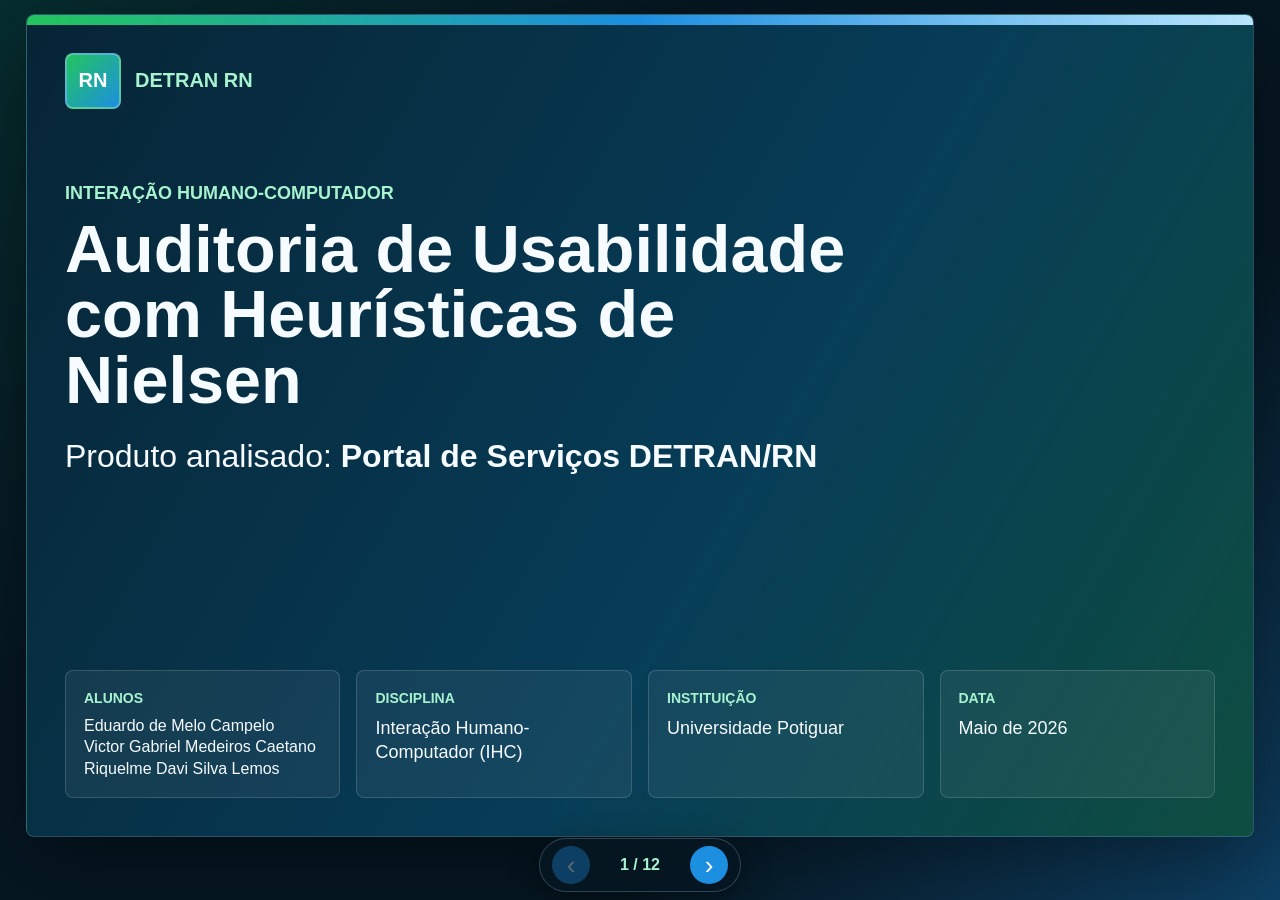
==== apresentacao-detran-rn/index.html @ 517dccee "Publica apresentacao DETRAN RN" ====
﻿<!doctype html>
<html lang="pt-BR">
  <head>
    <meta charset="UTF-8" />
    <meta name="viewport" content="width=device-width, initial-scale=1.0" />
    <title>Auditoria de Usabilidade - DETRAN RN</title>
    <style>
:root {
  --yellow: #fff159;
  --blue: #3483fa;
  --blue-dark: #133b7a;
  --ink: #f5f7fb;
  --muted: #b8c2d6;
  --line: rgba(255, 255, 255, 0.14);
  --surface: #111827;
  --soft: #182338;
  --danger: #d94747;
  --success: #4ade80;
  font-family: Arial, Helvetica, sans-serif;
}

* {
  box-sizing: border-box;
}

body {
  margin: 0;
  min-height: 100vh;
  color: var(--ink);
  background:
    radial-gradient(circle at top left, rgba(255, 241, 89, 0.28), transparent 34%),
    radial-gradient(circle at bottom right, rgba(52, 131, 250, 0.26), transparent 38%),
    #08111f;
  overflow: hidden;
}

.deck {
  width: 100vw;
  height: 100vh;
  padding: 1.5vh 2vw 7vh;
}

.slide {
  display: none;
  width: min(1480px, 100%);
  height: 91.5vh;
  margin: 0 auto;
  padding: clamp(24px, 3vw, 44px);
  background: var(--surface);
  border: 1px solid rgba(255, 255, 255, 0.12);
  border-radius: 8px;
  box-shadow: 0 24px 80px rgba(0, 0, 0, 0.42);
  position: relative;
  overflow: hidden;
}

.slide.active {
  display: block;
}

.slide::before {
  content: "";
  position: absolute;
  inset: 0 0 auto;
  height: 10px;
  background: linear-gradient(90deg, var(--yellow), var(--blue));
}

.cover {
  background:
    linear-gradient(120deg, rgba(17, 24, 39, 0.98), rgba(22, 34, 56, 0.97) 62%, rgba(52, 131, 250, 0.34)),
    #111827;
}

.brand-row {
  display: flex;
  align-items: center;
  gap: 14px;
  font-size: 20px;
  font-weight: 700;
  color: var(--yellow);
}

.brand-mark {
  display: grid;
  place-items: center;
  width: 56px;
  height: 56px;
  border-radius: 8px;
  color: var(--blue);
  background: var(--yellow);
  border: 2px solid rgba(255, 255, 255, 0.25);
  font-weight: 800;
}

.cover-content {
  max-width: 850px;
  margin-top: 8vh;
}

.kicker {
  margin: 0 0 12px;
  color: var(--yellow);
  font-size: clamp(14px, 1.6vw, 18px);
  font-weight: 800;
  text-transform: uppercase;
  letter-spacing: 0;
}

h1,
h2,
h3,
p {
  margin-top: 0;
}

h1 {
  margin-bottom: 22px;
  font-size: clamp(40px, 5.2vw, 72px);
  line-height: 0.98;
  letter-spacing: 0;
}

h2 {
  margin-bottom: 0;
  font-size: clamp(34px, 4vw, 56px);
  line-height: 1;
  letter-spacing: 0;
}

h3 {
  margin-bottom: 12px;
  color: var(--yellow);
  font-size: clamp(19px, 1.7vw, 27px);
}

p,
li {
  font-size: clamp(17px, 1.55vw, 24px);
  line-height: 1.35;
}

ul,
ol {
  margin: 0;
  padding-left: 1.2em;
}

li + li {
  margin-top: 8px;
}

.subtitle {
  font-size: clamp(22px, 2.8vw, 32px);
}

.meta-grid {
  position: absolute;
  left: clamp(24px, 3vw, 44px);
  right: clamp(24px, 3vw, 44px);
  bottom: clamp(24px, 3vw, 44px);
  display: grid;
  grid-template-columns: repeat(4, 1fr);
  gap: 16px;
}

.meta-grid p {
  margin: 0;
  padding: 18px;
  min-height: 96px;
  background: rgba(255, 255, 255, 0.06);
  border: 1px solid rgba(255, 255, 255, 0.15);
  border-radius: 8px;
  font-size: 18px;
}

.meta-grid .student-list {
  font-size: 16px;
  line-height: 1.32;
  font-weight: 400;
}

.meta-grid strong {
  display: block;
  margin-bottom: 8px;
  color: var(--yellow);
  font-size: 14px;
  text-transform: uppercase;
}

.slide-header {
  margin-bottom: clamp(20px, 3vh, 36px);
}

.two-columns,
.analysis-layout {
  display: grid;
  grid-template-columns: 1fr 1fr;
  gap: clamp(24px, 4vw, 56px);
  align-items: start;
}

article {
  padding: 20px 24px;
  background: var(--soft);
  border: 1px solid var(--line);
  border-radius: 8px;
}

.feature-grid {
  display: grid;
  grid-template-columns: repeat(2, 1fr);
  gap: 20px;
}

.feature-grid article {
  min-height: 185px;
}

.big-text {
  color: var(--yellow);
  font-size: clamp(32px, 4vw, 52px);
  font-weight: 800;
}

.analysis-layout {
  grid-template-columns: 0.9fr 1.1fr;
  gap: clamp(18px, 2.4vw, 34px);
}

.analysis-content {
  display: grid;
  gap: 14px;
}

.problem {
  border-left: 8px solid var(--yellow);
}

.heuristic article {
  padding: 15px 18px;
}

.heuristic h3 {
  margin-bottom: 8px;
}

.heuristic p,
.heuristic li {
  font-size: clamp(16px, 1.35vw, 21px);
}

.heuristic p {
  margin-bottom: 0;
}

.heuristic .pill-list {
  margin-top: 4px;
}

.print-box {
  display: grid;
  grid-template-rows: minmax(0, 1fr) auto;
  place-items: center;
  align-content: stretch;
  gap: 10px;
  min-height: 61vh;
  padding: 10px;
  color: var(--muted);
  background:
    linear-gradient(135deg, rgba(255, 255, 255, 0.08), rgba(255, 255, 255, 0.02)),
    #081827;
  border: 2px solid rgba(127, 211, 255, 0.38);
  border-radius: 8px;
  box-shadow: inset 0 0 0 1px rgba(255, 255, 255, 0.05);
  text-align: center;
  font-size: clamp(30px, 4vw, 48px);
  font-weight: 800;
}

.print-box img {
  width: 100%;
  height: calc(61vh - 50px);
  max-height: calc(61vh - 50px);
  object-fit: contain;
  border-radius: 8px;
  background: #102436;
  border: 4px solid #0b1d2d;
  box-shadow:
    0 16px 40px rgba(0, 0, 0, 0.34),
    0 0 0 1px rgba(186, 230, 253, 0.24);
}

.print-box span {
  display: block;
  max-width: 100%;
  font-size: 18px;
  line-height: 1.25;
  font-weight: 600;
  color: var(--ink);
  text-align: center;
}

.pill-list {
  display: flex;
  flex-wrap: wrap;
  gap: 10px;
  padding: 0;
  list-style: none;
}

.pill-list li {
  margin: 0;
  padding: 8px 12px;
  color: #f8fbff;
  background: rgba(52, 131, 250, 0.22);
  border: 1px solid rgba(52, 131, 250, 0.42);
  border-radius: 999px;
  font-size: 16px;
  font-weight: 700;
}

.violation-list {
  padding-left: 0;
  list-style: none;
}

.violation-list li {
  margin: 0;
  padding: 7px 0;
  font-size: clamp(15px, 1.18vw, 18px);
  line-height: 1.28;
}

.violation-list li + li {
  border-top: 1px solid var(--line);
}

.violation-list strong {
  color: var(--yellow);
}

.evidence-grid {
  display: grid;
  grid-template-columns: repeat(3, 1fr);
  gap: 18px;
}

.evidence-grid article {
  min-height: 185px;
}

.evidence-grid span {
  display: inline-flex;
  margin-top: 14px;
  padding: 8px 12px;
  color: #ffffff;
  background: var(--blue);
  border-radius: 999px;
  font-size: 15px;
  font-weight: 800;
}

.related {
  margin-bottom: 12px !important;
  color: var(--muted);
  font-size: clamp(14px, 1.1vw, 17px);
}

.theme-detran {
  --yellow: #a7f3d0;
  --blue: #1d8fe1;
  --blue-dark: #075985;
  --surface: #072436;
  --soft: #0c344c;
  --line: rgba(186, 230, 253, 0.22);
  --ink: #f5fbff;
  --muted: #b8d7e7;
  --success: #22c55e;
  --danger: #fb7185;
  background:
    linear-gradient(135deg, rgba(5, 150, 105, 0.18), transparent 32%),
    radial-gradient(circle at bottom right, rgba(29, 143, 225, 0.34), transparent 42%),
    #061722;
}

.theme-detran .slide {
  background:
    linear-gradient(135deg, rgba(7, 36, 54, 0.99), rgba(7, 62, 89, 0.96)),
    var(--surface);
  border-color: rgba(186, 230, 253, 0.2);
}

.theme-detran .slide::before {
  background: linear-gradient(90deg, #22c55e, #1d8fe1, #bae6fd);
}

.theme-detran .cover {
  background:
    linear-gradient(120deg, rgba(7, 36, 54, 0.99), rgba(7, 62, 89, 0.96) 58%, rgba(34, 197, 94, 0.26)),
    #072436;
}

.theme-detran .brand-row,
.theme-detran .kicker,
.theme-detran h3,
.theme-detran .meta-grid strong,
.theme-detran .violation-list strong {
  color: #a7f3d0;
}

.theme-detran .brand-mark {
  color: #ffffff;
  background: linear-gradient(135deg, #22c55e, #1d8fe1);
}

.theme-detran article {
  background: rgba(12, 52, 76, 0.9);
  border-color: rgba(186, 230, 253, 0.2);
}

.theme-detran .problem {
  border-left-color: #22c55e;
}

.theme-detran .pill-list li {
  background: rgba(34, 197, 94, 0.18);
  border-color: rgba(186, 230, 253, 0.34);
}

.theme-detran .evidence-grid span {
  color: #052033;
  background: #a7f3d0;
}

.theme-detran .print-box {
  color: #b8d7e7;
  background:
    linear-gradient(135deg, rgba(186, 230, 253, 0.1), rgba(34, 197, 94, 0.04)),
    #062034;
  border-color: rgba(186, 230, 253, 0.48);
}

.theme-detran .conclusion {
  background: rgba(34, 197, 94, 0.14);
  border-color: rgba(167, 243, 208, 0.3);
}

.theme-detran .controls {
  background: rgba(6, 23, 34, 0.94);
  border-color: rgba(186, 230, 253, 0.22);
}

.roteiro-page {
  overflow: auto;
}

.script-deck {
  width: min(1120px, calc(100% - 32px));
  margin: 0 auto;
  padding: 28px 0 56px;
}

.script-cover,
.script-card {
  margin-bottom: 18px;
  padding: clamp(22px, 3vw, 36px);
  background:
    linear-gradient(135deg, rgba(7, 36, 54, 0.98), rgba(7, 62, 89, 0.94)),
    var(--surface);
  border: 1px solid rgba(186, 230, 253, 0.2);
  border-radius: 8px;
  box-shadow: 0 18px 55px rgba(0, 0, 0, 0.32);
}

.script-cover {
  display: grid;
  gap: 34px;
}

.script-cover h1 {
  max-width: 900px;
}

.script-card {
  position: relative;
  overflow: hidden;
  display: grid;
  grid-template-columns: minmax(360px, 0.9fr) minmax(420px, 1.1fr);
  gap: clamp(22px, 3vw, 42px);
  align-items: center;
}

.script-card::before {
  content: "";
  position: absolute;
  inset: 0 0 auto;
  height: 6px;
  background: linear-gradient(90deg, #22c55e, #1d8fe1, #bae6fd);
}

.script-slide-preview {
  display: grid;
  place-content: center;
  min-height: 320px;
  padding: clamp(20px, 3vw, 34px);
  background:
    linear-gradient(135deg, rgba(12, 52, 76, 0.92), rgba(7, 36, 54, 0.98)),
    #072436;
  border: 1px solid rgba(186, 230, 253, 0.24);
  border-radius: 8px;
  text-align: center;
  box-shadow: inset 0 0 0 1px rgba(255, 255, 255, 0.04);
}

.script-slide-preview .kicker {
  margin-bottom: 16px;
}

.script-slide-preview h2 {
  margin-bottom: 18px;
  font-size: clamp(27px, 3.1vw, 44px);
}

.script-slide-preview p {
  margin-inline: auto;
  max-width: 430px;
  color: var(--muted);
}

.script-notes {
  padding-left: clamp(0px, 1.6vw, 18px);
  border-left: 1px solid rgba(186, 230, 253, 0.22);
}

.script-notes h3:first-child {
  margin-top: 0;
}

.script-card h2 {
  margin-bottom: 24px;
  font-size: clamp(28px, 3vw, 42px);
}

.script-card h3 {
  margin-top: 18px;
  margin-bottom: 8px;
  font-size: clamp(18px, 1.6vw, 23px);
}

.script-card p {
  max-width: 920px;
  margin-bottom: 0;
  font-size: clamp(17px, 1.35vw, 21px);
}

.presenter-page {
  overflow: hidden;
}

.presenter-deck {
  width: 100vw;
  height: 100vh;
  padding: 18px 18px 72px;
}

.presenter-slide {
  display: none;
  grid-template-columns: minmax(0, 1fr) minmax(330px, 0.34fr);
  gap: 18px;
  height: 100%;
}

.presenter-slide.active {
  display: grid;
}

.presenter-frame {
  display: grid;
  place-items: center;
  min-width: 0;
  padding: 10px;
  background: rgba(3, 15, 24, 0.46);
  border: 1px solid rgba(186, 230, 253, 0.18);
  border-radius: 8px;
}

.presenter-frame .slide {
  display: block;
  width: 100%;
  height: 100%;
  padding: clamp(18px, 2.2vw, 34px);
  box-shadow: none;
}

.presenter-frame .cover-content {
  margin-top: 6vh;
}

.presenter-frame .meta-grid {
  left: clamp(18px, 2.2vw, 34px);
  right: clamp(18px, 2.2vw, 34px);
  bottom: clamp(18px, 2.2vw, 34px);
}

.presenter-frame h1 {
  font-size: clamp(34px, 4.2vw, 58px);
}

.presenter-frame h2 {
  font-size: clamp(29px, 3.3vw, 46px);
}

.presenter-frame h3 {
  font-size: clamp(17px, 1.35vw, 22px);
}

.presenter-frame p,
.presenter-frame li {
  font-size: clamp(14px, 1.15vw, 20px);
}

.presenter-frame .print-box {
  min-height: 52vh;
}

.speaker-notes {
  overflow: auto;
  padding: 24px;
  background:
    linear-gradient(135deg, rgba(7, 36, 54, 0.98), rgba(7, 62, 89, 0.94)),
    var(--surface);
  border: 1px solid rgba(186, 230, 253, 0.2);
  border-radius: 8px;
  box-shadow: 0 18px 55px rgba(0, 0, 0, 0.28);
}

.speaker-notes h2 {
  margin-bottom: 20px;
  font-size: clamp(26px, 2.2vw, 36px);
}

.speaker-notes h3 {
  margin-top: 20px;
  margin-bottom: 8px;
  font-size: 20px;
}

.speaker-notes p {
  margin-bottom: 0;
  color: var(--ink);
  font-size: 18px;
  line-height: 1.45;
}

.lead {
  max-width: 940px;
  margin-bottom: 26px;
  font-size: clamp(22px, 2.5vw, 34px);
}

.compact article {
  min-height: 220px;
}

.check-list li::marker {
  color: var(--success);
}

.warning-list li::marker {
  color: var(--danger);
}

.conclusion {
  margin-top: 22px;
  padding: 22px 26px;
  color: var(--ink);
  background: rgba(255, 241, 89, 0.12);
  border: 1px solid rgba(255, 241, 89, 0.28);
  border-radius: 8px;
}

.conclusion p {
  margin-bottom: 0;
}

.references {
  display: none;
}

.references.active {
  display: flex;
  flex-direction: column;
  justify-content: center;
}

.reference-list {
  display: grid;
  gap: 18px;
  padding: 0;
  list-style: none;
}

.reference-list li {
  padding: 22px 26px;
  background: var(--soft);
  border-left: 8px solid var(--blue);
  border-radius: 8px;
}

.controls {
  position: fixed;
  left: 50%;
  bottom: 8px;
  transform: translateX(-50%);
  display: flex;
  align-items: center;
  gap: 16px;
  padding: 7px 12px;
  background: rgba(17, 24, 39, 0.92);
  border: 1px solid rgba(255, 255, 255, 0.14);
  border-radius: 999px;
  box-shadow: 0 8px 30px rgba(0, 0, 0, 0.35);
}

.controls button {
  display: grid;
  place-items: center;
  width: 38px;
  height: 38px;
  border: 0;
  border-radius: 50%;
  color: #fff;
  background: var(--blue);
  font-size: 26px;
  line-height: 1;
  cursor: pointer;
}

.controls button:disabled {
  cursor: not-allowed;
  opacity: 0.35;
}

#counter {
  min-width: 68px;
  color: var(--yellow);
  font-weight: 800;
  text-align: center;
}

@media (max-width: 820px) {
  body {
    overflow: auto;
  }

  .deck {
    height: auto;
    min-height: 100vh;
    padding: 18px 14px 86px;
  }

  .slide {
    min-height: calc(100vh - 110px);
    height: auto;
    padding: 28px 20px;
  }

  .cover-content {
    margin-top: 8vh;
  }

  .meta-grid,
  .two-columns,
  .feature-grid,
  .evidence-grid,
  .analysis-layout {
    position: static;
    grid-template-columns: 1fr;
  }

  .meta-grid {
    margin-top: 36px;
  }

  .print-box {
    min-height: 280px;
  }

  .script-card {
    grid-template-columns: 1fr;
  }

  .script-slide-preview {
    min-height: 230px;
  }

  .script-notes {
    padding-left: 0;
    border-left: 0;
  }

  .presenter-page {
    overflow: auto;
  }

  .presenter-deck {
    height: auto;
    padding: 14px 14px 86px;
  }

  .presenter-slide,
  .presenter-slide.active {
    grid-template-columns: 1fr;
    min-height: auto;
  }

  .presenter-frame .slide {
    min-height: 70vh;
    height: auto;
  }

  .speaker-notes {
    overflow: visible;
  }
}

@media print {
  body {
    overflow: visible;
    background: #fff;
  }

  .deck {
    height: auto;
    padding: 0;
  }

  .slide,
  .slide.active,
  .references {
    display: block;
    width: 100%;
    height: 100vh;
    margin: 0;
    box-shadow: none;
    border-radius: 0;
    page-break-after: always;
  }

  .controls {
    display: none;
  }
}

</style>
  </head>
  <body class="theme-detran">
    <main class="deck" aria-live="polite">
      <section class="slide cover active">
        <div class="brand-row">
          <span class="brand-mark">RN</span>
          <span>DETRAN RN</span>
        </div>
        <div class="cover-content">
          <p class="kicker">Interação Humano-Computador</p>
          <h1>Auditoria de Usabilidade com Heurísticas de Nielsen</h1>
          <p class="subtitle">
            Produto analisado: <strong>Portal de Serviços DETRAN/RN</strong>
          </p>
        </div>
        <div class="meta-grid">
          <p class="student-list"><strong>Alunos</strong>Eduardo de Melo Campelo<br>Victor Gabriel Medeiros Caetano<br>Riquelme Davi Silva Lemos</p>
          <p><strong>Disciplina</strong>Interação Humano-Computador (IHC)</p>
          <p><strong>Instituição</strong>Universidade Potiguar</p>
          <p><strong>Data</strong>Maio de 2026</p>
        </div>
      </section>

      <section class="slide">
        <div class="slide-header">
          <p class="kicker">Slide 2</p>
          <h2>Objetivo e Jornada</h2>
        </div>
        <div class="two-columns">
          <article>
            <h3>Objetivo</h3>
            <p>
              Identificar falhas de interação no Portal de Serviços DETRAN/RN e
              propor melhorias baseadas nas 10 Heurísticas de Jakob Nielsen.
            </p>
          </article>
          <article>
            <h3>Jornada simulada</h3>
            <ol>
              <li>Acessar a tela inicial do portal</li>
              <li>Buscar serviços de veículo e habilitação</li>
              <li>Entrar na área de login</li>
              <li>Simular um agendamento</li>
              <li>Selecionar serviço, local e data</li>
            </ol>
          </article>
        </div>
      </section>

      <section class="slide">
        <div class="slide-header">
          <p class="kicker">Slide 3</p>
          <h2>Identificação do Produto</h2>
        </div>
        <div class="feature-grid">
          <article>
            <h3>Nome do produto</h3>
            <p class="big-text">Portal DETRAN/RN</p>
          </article>
          <article>
            <h3>Objetivo principal</h3>
            <p>
              Permitir acesso digital a consultas, agendamentos, habilitação,
              veículos, débitos, protocolos e serviços públicos de trânsito.
            </p>
          </article>
          <article>
            <h3>Perfil do usuário</h3>
            <ul>
              <li>Condutores</li>
              <li>Proprietários de veículos</li>
              <li>Cidadãos com baixa familiaridade digital</li>
            </ul>
          </article>
          <article>
            <h3>Critério da análise</h3>
            <p>
              Cada print foi associado a uma heurística principal. Quando há
              relação com outras heurísticas, elas aparecem como apoio.
            </p>
          </article>
        </div>
      </section>

      <section class="slide">
        <div class="slide-header">
          <p class="kicker">Slide 4</p>
          <h2>Mapa das Evidências</h2>
        </div>
        <div class="evidence-grid">
          <article>
            <h3>Print 1</h3>
            <p>Tela inicial com muitos elementos.</p>
            <span>Heurística 8</span>
          </article>
          <article>
            <h3>Print 2</h3>
            <p>Página de veículo com área central vazia.</p>
            <span>Heurística 1</span>
          </article>
          <article>
            <h3>Print 3</h3>
            <p>Menus com siglas e termos técnicos.</p>
            <span>Heurística 2</span>
          </article>
          <article>
            <h3>Print 4</h3>
            <p>Login com aviso pouco acionável.</p>
            <span>Heurística 9</span>
          </article>
          <article>
            <h3>Print 5</h3>
            <p>Agendamento permite ação com campos vazios.</p>
            <span>Heurística 5</span>
          </article>
          <article>
            <h3>Print 6</h3>
            <p>Interface mobile longa e pouco eficiente.</p>
            <span>Heurística 7</span>
          </article>
        </div>
      </section>

      <section class="slide heuristic">
        <div class="slide-header">
          <p class="kicker">Heurística 8</p>
          <h2>Design Estético e Minimalista</h2>
        </div>
        <div class="analysis-layout">
          <div class="analysis-content">
            <article class="problem">
              <h3>Falha encontrada</h3>
              <p>
                A tela inicial apresenta muitos botões coloridos, banners
                grandes e uma lista lateral competindo pela atenção do usuário.
              </p>
            </article>
            <article>
              <h3>Impacto negativo</h3>
              <p>
                O excesso visual dificulta a identificação do serviço certo e
                torna a primeira decisão mais lenta.
              </p>
            </article>
            <article>
              <h3>Solução proposta</h3>
              <p class="related">
                Relacionadas: H4 consistência, H6 reconhecimento.
              </p>
              <ul class="pill-list">
                <li>Reduzir banners na primeira dobra</li>
                <li>Priorizar serviços mais usados</li>
                <li>Adicionar busca em destaque</li>
              </ul>
            </article>
          </div>
          <aside class="print-box">
            <!-- COLE A IMAGEM DO PRINT 1 AQUI: tela inicial com elementos competindo -->
            <img src="[data-uri]" alt="Tela inicial do portal DETRAN RN com muitos elementos competindo">
            <span>Tela inicial com elementos competindo</span>
          </aside>
        </div>
      </section>

      <section class="slide heuristic">
        <div class="slide-header">
          <p class="kicker">Heurística 1</p>
          <h2>Visibilidade do Status do Sistema</h2>
        </div>
        <div class="analysis-layout">
          <div class="analysis-content">
            <article class="problem">
              <h3>Falha encontrada</h3>
              <p>
                Ao entrar em "Veículo", a área principal da página fica vazia,
                enquanto as opções aparecem apenas na lateral.
              </p>
            </article>
            <article>
              <h3>Impacto negativo</h3>
              <p>
                O usuário pode pensar que a página não carregou ou que ocorreu
                erro no sistema.
              </p>
            </article>
            <article>
              <h3>Solução proposta</h3>
              <ul class="pill-list">
                <li>Mostrar título da seção</li>
                <li>Exibir cards dos serviços</li>
                <li>Orientar "selecione uma opção"</li>
              </ul>
            </article>
          </div>
          <aside class="print-box">
            <!-- COLE A IMAGEM DO PRINT 2 AQUI: tela Veiculo com grande area em branco -->
            <img src="[data-uri]" alt="Tela de veiculo do portal DETRAN RN com area principal vazia">
            <span>Tela "Veículo" com grande área em branco</span>
          </aside>
        </div>
      </section>

      <section class="slide heuristic">
        <div class="slide-header">
          <p class="kicker">Heurística 2</p>
          <h2>Correspondência com o Mundo Real</h2>
        </div>
        <div class="analysis-layout">
          <div class="analysis-content">
            <article class="problem">
              <h3>Falha encontrada</h3>
              <p>
                O portal usa siglas e termos técnicos como ATPV-e, CRLV Digital,
                RENAVAM, PID e protocolo sem explicação imediata.
              </p>
            </article>
            <article>
              <h3>Impacto negativo</h3>
              <p>
                Usuários comuns podem escolher o serviço errado ou desistir por
                não entender o significado das opções.
              </p>
            </article>
            <article>
              <h3>Solução proposta</h3>
              <ul class="pill-list">
                <li>Adicionar descrições curtas</li>
                <li>Usar exemplos cotidianos</li>
                <li>Incluir ícones de ajuda</li>
              </ul>
            </article>
          </div>
          <aside class="print-box">
            <!-- COLE A IMAGEM DO PRINT 3 AQUI: menus com siglas e nomes tecnicos -->
            <img src="[data-uri]" alt="Menus do portal DETRAN RN com siglas e termos tecnicos">
            <span>Menus com siglas e nomes técnicos</span>
          </aside>
        </div>
      </section>

      <section class="slide heuristic">
        <div class="slide-header">
          <p class="kicker">Heurística 5</p>
          <h2>Prevenção de Erros</h2>
        </div>
        <div class="analysis-layout">
          <div class="analysis-content">
            <article class="problem">
              <h3>Falha encontrada</h3>
              <p>
                No agendamento, o botão "Consultar Horários" aparece ativo antes
                da seleção de serviço e local de atendimento.
              </p>
            </article>
            <article>
              <h3>Impacto negativo</h3>
              <p>
                O usuário pode clicar sem preencher os campos obrigatórios,
                gerando erro, frustração ou retrabalho.
              </p>
            </article>
            <article>
              <h3>Solução proposta</h3>
              <ul class="pill-list">
                <li>Desativar botão incompleto</li>
                <li>Marcar campos obrigatórios</li>
                <li>Validar antes do envio</li>
              </ul>
            </article>
          </div>
          <aside class="print-box">
            <!-- COLE A IMAGEM DO PRINT 4 AQUI: formulario de agendamento com campos vazios -->
            <img src="[data-uri]" alt="Formulario de agendamento com campos obrigatorios vazios">
            <span>Formulário de agendamento com campos vazios</span>
          </aside>
        </div>
      </section>

      <section class="slide heuristic">
        <div class="slide-header">
          <p class="kicker">Heurística 9</p>
          <h2>Reconhecimento e Recuperação de Erros</h2>
        </div>
        <div class="analysis-layout">
          <div class="analysis-content">
            <article class="problem">
              <h3>Falha encontrada</h3>
              <p>
                Na tela de login aparece o aviso "Acesse o seu email e finalize
                seu cadastro", mas não há ação clara para quem não recebeu o
                e-mail.
              </p>
            </article>
            <article>
              <h3>Impacto negativo</h3>
              <p>
                O usuário fica bloqueado, sem saber se deve aguardar, reenviar o
                e-mail, tentar outro login ou refazer o cadastro.
              </p>
            </article>
            <article>
              <h3>Solução proposta</h3>
              <ul class="pill-list">
                <li>Botão "reenviar e-mail"</li>
                <li>Explicar motivo do aviso</li>
                <li>Exibir canal de suporte</li>
              </ul>
            </article>
          </div>
          <aside class="print-box">
            <!-- COLE A IMAGEM DO PRINT 5 AQUI: tela de login com aviso em vermelho -->
            <img src="[data-uri]" alt="Tela de login do portal DETRAN RN com aviso em vermelho">
            <span>Tela de login com aviso em vermelho</span>
          </aside>
        </div>
      </section>

      <section class="slide heuristic">
        <div class="slide-header">
          <p class="kicker">Heurística 7</p>
          <h2>Flexibilidade e Eficiência de Uso</h2>
        </div>
        <div class="analysis-layout">
          <div class="analysis-content">
            <article class="problem">
              <h3>Falha encontrada</h3>
              <p>
                No celular, os botões principais ficam empilhados em uma coluna
                longa e parte da navegação exige rolagem excessiva.
              </p>
            </article>
            <article>
              <h3>Impacto negativo</h3>
              <p>
                A experiência mobile fica mais lenta, principalmente para
                usuários que precisam acessar rapidamente veículo, habilitação
                ou login.
              </p>
            </article>
            <article>
              <h3>Solução proposta</h3>
              <p class="related">
                Relacionada: H4 consistência visual no cabeçalho.
              </p>
              <ul class="pill-list">
                <li>Menu mobile compacto</li>
                <li>Cards em grade responsiva</li>
                <li>Atalho para serviços mais usados</li>
              </ul>
            </article>
          </div>
          <aside class="print-box">
            <!-- COLE A IMAGEM DO PRINT MOBILE AQUI: tela inicial no celular com botoes empilhados -->
            <img src="[data-uri]" alt="Tela inicial mobile do portal DETRAN RN com botoes empilhados">
            <span>Tela inicial no celular com botões empilhados</span>
          </aside>
        </div>
      </section>

      <section class="slide">
        <div class="slide-header">
          <p class="kicker">Slide 11</p>
          <h2>Análise Crítica Final</h2>
        </div>
        <p class="lead">
          O Portal de Serviços DETRAN/RN reúne funções importantes, mas a
          experiência ainda exige conhecimento prévio e atenção do usuário.
        </p>
        <div class="two-columns compact">
          <article>
            <h3>Pontos positivos</h3>
            <ul class="check-list">
              <li>Centraliza serviços de trânsito</li>
              <li>Permite consultas e agendamentos online</li>
              <li>Integra login com gov.br</li>
            </ul>
          </article>
          <article>
            <h3>Pontos negativos</h3>
            <ul class="warning-list">
              <li>Excesso de elementos na tela inicial</li>
              <li>Áreas vazias sem orientação</li>
              <li>Termos técnicos sem explicação</li>
              <li>Fluxos com pouca prevenção de erro</li>
              <li>Experiência mobile pouco eficiente</li>
            </ul>
          </article>
        </div>
        <div class="conclusion">
          <h3>Conclusão</h3>
          <p>
            O portal é funcional, mas pode ficar mais fácil de aprender com
            hierarquia visual melhor, linguagem simples, feedback claro e
            navegação mobile mais compacta.
          </p>
        </div>
      </section>

      <section class="slide references">
        <div class="slide-header">
          <p class="kicker">Slide 12</p>
          <h2>Referências</h2>
        </div>
        <ul class="reference-list">
          <li>Jakob Nielsen — 10 Heurísticas de Usabilidade</li>
          <li>Portal de Serviços DETRAN/RN — portal.detran.rn.gov.br</li>
          <li>Prints coletados durante a navegação no portal</li>
          <li>Material da disciplina de Interação Humano-Computador</li>
        </ul>
      </section>
    </main>

    <nav class="controls" aria-label="Controles da apresentação">
      <button id="prev" type="button" aria-label="Slide anterior">‹</button>
      <span id="counter">1 / 12</span>
      <button id="next" type="button" aria-label="Próximo slide">›</button>
    </nav>

    <script>
      const slides = Array.from(document.querySelectorAll(".slide"));
      const counter = document.getElementById("counter");
      const prev = document.getElementById("prev");
      const next = document.getElementById("next");
      let current = 0;

      function showSlide(index) {
        current = Math.max(0, Math.min(index, slides.length - 1));
        slides.forEach((slide, i) =>
          slide.classList.toggle("active", i === current),
        );
        counter.textContent = `${current + 1} / ${slides.length}`;
        prev.disabled = current === 0;
        next.disabled = current === slides.length - 1;
      }

      prev.addEventListener("click", () => showSlide(current - 1));
      next.addEventListener("click", () => showSlide(current + 1));
      document.addEventListener("keydown", (event) => {
        if (event.key === "ArrowRight" || event.key === " ")
          showSlide(current + 1);
        if (event.key === "ArrowLeft") showSlide(current - 1);
      });

      showSlide(0);
    </script>
  </body>
</html>
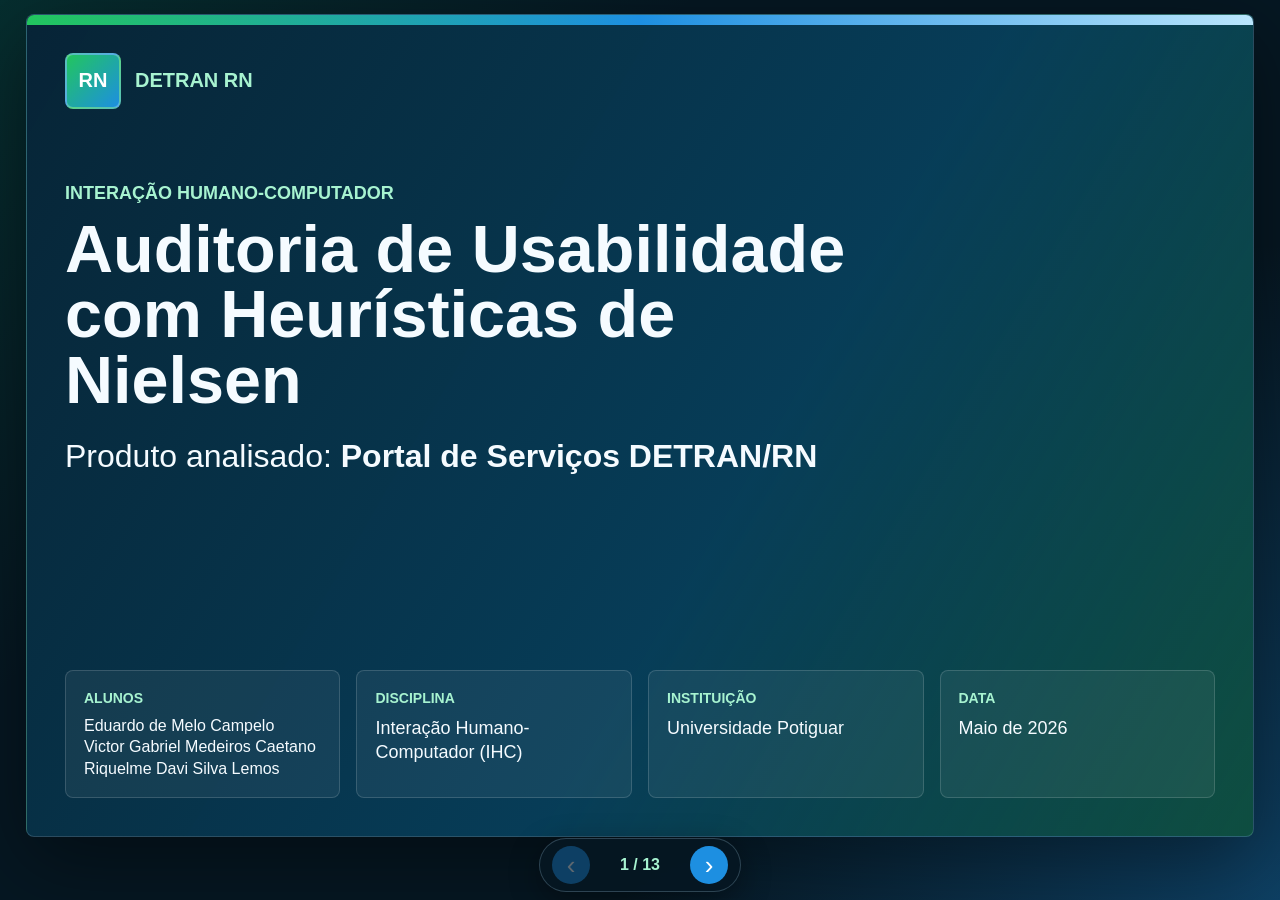
==== commit 3f653350: "Adiciona slide final da apresentacao" ====
--- a/apresentacao-detran-rn/index.html
+++ b/apresentacao-detran-rn/index.html
@@ -72,6 +72,29 @@
     #111827;
 }
 
+.final-slide .cover-content {
+  max-width: 980px;
+}
+
+.final-slide h1 {
+  font-size: clamp(54px, 7vw, 104px);
+}
+
+.final-message {
+  position: absolute;
+  left: clamp(24px, 3vw, 44px);
+  right: clamp(24px, 3vw, 44px);
+  bottom: clamp(24px, 3vw, 44px);
+  padding: 24px;
+  background: rgba(34, 197, 94, 0.13);
+  border: 1px solid rgba(186, 230, 253, 0.25);
+  border-radius: 8px;
+}
+
+.final-message p {
+  margin-bottom: 0;
+}
+
 .brand-row {
   display: flex;
   align-items: center;
@@ -276,6 +299,9 @@
   text-align: center;
   font-size: clamp(30px, 4vw, 48px);
   font-weight: 800;
+  overflow: visible;
+  position: relative;
+  z-index: 2;
 }
 
 .print-box img {
@@ -289,6 +315,14 @@
   box-shadow:
     0 16px 40px rgba(0, 0, 0, 0.34),
     0 0 0 1px rgba(186, 230, 253, 0.24);
+  transform-origin: center center;
+  transition:
+    transform 180ms ease,
+    box-shadow 180ms ease,
+    border-color 180ms ease;
+  cursor: zoom-in;
+  position: relative;
+  z-index: 3;
 }
 
 .print-box span {
@@ -299,6 +333,32 @@
   font-weight: 600;
   color: var(--ink);
   text-align: center;
+}
+
+.image-zoom {
+  position: fixed;
+  inset: 0;
+  z-index: 100;
+  display: none;
+  place-items: center;
+  padding: 4vh 4vw;
+  background: rgba(2, 8, 15, 0.82);
+  backdrop-filter: blur(4px);
+  cursor: zoom-out;
+}
+
+.image-zoom.active {
+  display: grid;
+}
+
+.image-zoom img {
+  width: min(92vw, 1500px);
+  height: min(86vh, 820px);
+  object-fit: contain;
+  border: 4px solid rgba(186, 230, 253, 0.76);
+  border-radius: 8px;
+  background: #102436;
+  box-shadow: 0 34px 100px rgba(0, 0, 0, 0.68);
 }
 
 .pill-list {
@@ -713,6 +773,7 @@
   left: 50%;
   bottom: 8px;
   transform: translateX(-50%);
+  z-index: 20;
   display: flex;
   align-items: center;
   gap: 16px;
@@ -1264,11 +1325,27 @@
           <li>Material da disciplina de Interação Humano-Computador</li>
         </ul>
       </section>
+
+      <section class="slide cover final-slide">
+        <div class="brand-row">
+          <span class="brand-mark">RN</span>
+          <span>DETRAN RN</span>
+        </div>
+        <div class="cover-content">
+          <p class="kicker">Slide 13</p>
+          <h1>Fim da apresentação</h1>
+          <p class="subtitle">Obrigado pela atenção.</p>
+        </div>
+        <div class="final-message">
+          <h3>Auditoria de Usabilidade</h3>
+          <p>Heurísticas de Nielsen aplicadas ao Portal de Serviços DETRAN/RN.</p>
+        </div>
+      </section>
     </main>
 
     <nav class="controls" aria-label="Controles da apresentação">
       <button id="prev" type="button" aria-label="Slide anterior">‹</button>
-      <span id="counter">1 / 12</span>
+      <span id="counter">1 / 13</span>
       <button id="next" type="button" aria-label="Próximo slide">›</button>
     </nav>
 
@@ -1277,7 +1354,14 @@
       const counter = document.getElementById("counter");
       const prev = document.getElementById("prev");
       const next = document.getElementById("next");
+      const zoomLayer = document.createElement("div");
+      const zoomImage = document.createElement("img");
       let current = 0;
+
+      zoomLayer.className = "image-zoom";
+      zoomLayer.setAttribute("aria-hidden", "true");
+      zoomLayer.appendChild(zoomImage);
+      document.body.appendChild(zoomLayer);
 
       function showSlide(index) {
         current = Math.max(0, Math.min(index, slides.length - 1));
@@ -1295,7 +1379,25 @@
         if (event.key === "ArrowRight" || event.key === " ")
           showSlide(current + 1);
         if (event.key === "ArrowLeft") showSlide(current - 1);
+        if (event.key === "Escape") closeZoom();
       });
+
+      document.querySelectorAll(".print-box img").forEach((image) => {
+        image.addEventListener("click", () => {
+          zoomImage.src = image.src;
+          zoomImage.alt = image.alt;
+          zoomLayer.classList.add("active");
+          zoomLayer.setAttribute("aria-hidden", "false");
+        });
+      });
+
+      function closeZoom() {
+        zoomLayer.classList.remove("active");
+        zoomLayer.setAttribute("aria-hidden", "true");
+        zoomImage.removeAttribute("src");
+      }
+
+      zoomLayer.addEventListener("click", closeZoom);
 
       showSlide(0);
     </script>
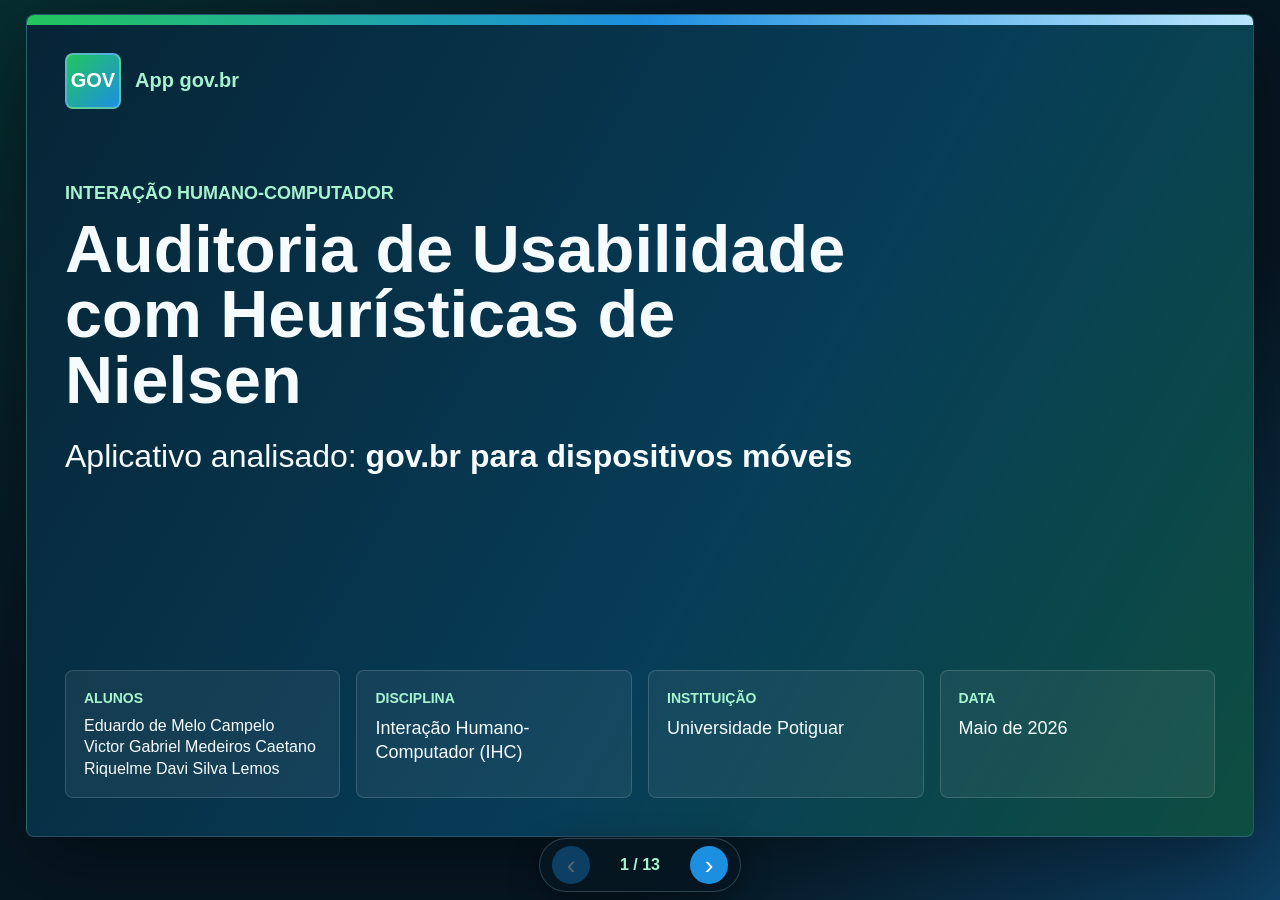
==== commit 30dd4cf5: "Altera auditoria para app gov br mobile" ====
--- a/apresentacao-detran-rn/index.html
+++ b/apresentacao-detran-rn/index.html
@@ -3,7 +3,7 @@
   <head>
     <meta charset="UTF-8" />
     <meta name="viewport" content="width=device-width, initial-scale=1.0" />
-    <title>Auditoria de Usabilidade - DETRAN RN</title>
+  <title>Auditoria de Usabilidade Mobile - App gov.br</title>
     <style>
 :root {
   --yellow: #fff159;
@@ -72,12 +72,34 @@
     #111827;
 }
 
-.final-slide .cover-content {
-  max-width: 980px;
+.final-layout {
+  display: grid;
+  grid-template-columns: 0.78fr 1fr;
+  gap: clamp(24px, 4vw, 58px);
+  align-items: center;
+  margin-top: 6vh;
 }
 
 .final-slide h1 {
-  font-size: clamp(54px, 7vw, 104px);
+  font-size: clamp(46px, 5.6vw, 86px);
+}
+
+.final-photo {
+  margin: 0;
+  padding: 12px;
+  background: rgba(6, 23, 34, 0.75);
+  border: 1px solid rgba(186, 230, 253, 0.32);
+  border-radius: 8px;
+  box-shadow: 0 22px 60px rgba(0, 0, 0, 0.34);
+}
+
+.final-photo img {
+  display: block;
+  width: 100%;
+  max-height: 48vh;
+  object-fit: cover;
+  object-position: center;
+  border-radius: 6px;
 }
 
 .final-message {
@@ -85,7 +107,7 @@
   left: clamp(24px, 3vw, 44px);
   right: clamp(24px, 3vw, 44px);
   bottom: clamp(24px, 3vw, 44px);
-  padding: 24px;
+  padding: 20px 24px;
   background: rgba(34, 197, 94, 0.13);
   border: 1px solid rgba(186, 230, 253, 0.25);
   border-radius: 8px;
@@ -93,6 +115,25 @@
 
 .final-message p {
   margin-bottom: 0;
+}
+
+.final-audio {
+  display: flex;
+  align-items: center;
+  justify-content: space-between;
+  gap: 18px;
+  margin-top: 14px;
+  padding-top: 14px;
+  border-top: 1px solid rgba(186, 230, 253, 0.24);
+}
+
+.final-audio strong {
+  color: #a7f3d0;
+  font-size: 18px;
+}
+
+.final-audio audio {
+  width: min(460px, 100%);
 }
 
 .brand-row {
@@ -920,14 +961,14 @@
     <main class="deck" aria-live="polite">
       <section class="slide cover active">
         <div class="brand-row">
-          <span class="brand-mark">RN</span>
-          <span>DETRAN RN</span>
+          <span class="brand-mark">GOV</span>
+          <span>App gov.br</span>
         </div>
         <div class="cover-content">
           <p class="kicker">Interação Humano-Computador</p>
           <h1>Auditoria de Usabilidade com Heurísticas de Nielsen</h1>
           <p class="subtitle">
-            Produto analisado: <strong>Portal de Serviços DETRAN/RN</strong>
+            Aplicativo analisado: <strong>gov.br para dispositivos móveis</strong>
           </p>
         </div>
         <div class="meta-grid">
@@ -941,24 +982,24 @@
       <section class="slide">
         <div class="slide-header">
           <p class="kicker">Slide 2</p>
-          <h2>Objetivo e Jornada</h2>
+          <h2>Objetivo e Jornada Mobile</h2>
         </div>
         <div class="two-columns">
           <article>
             <h3>Objetivo</h3>
             <p>
-              Identificar falhas de interação no Portal de Serviços DETRAN/RN e
-              propor melhorias baseadas nas 10 Heurísticas de Jakob Nielsen.
+              Identificar falhas de interação no aplicativo gov.br e propor
+              melhorias baseadas nas 10 Heurísticas de Jakob Nielsen.
             </p>
           </article>
           <article>
             <h3>Jornada simulada</h3>
             <ol>
-              <li>Acessar a tela inicial do portal</li>
-              <li>Buscar serviços de veículo e habilitação</li>
-              <li>Entrar na área de login</li>
-              <li>Simular um agendamento</li>
-              <li>Selecionar serviço, local e data</li>
+              <li>Abrir o app gov.br no celular</li>
+              <li>Entrar com CPF e autenticação</li>
+              <li>Acessar a carteira de documentos</li>
+              <li>Buscar serviços e notificações</li>
+              <li>Localizar opções de segurança e assinatura</li>
             </ol>
           </article>
         </div>
@@ -972,21 +1013,21 @@
         <div class="feature-grid">
           <article>
             <h3>Nome do produto</h3>
-            <p class="big-text">Portal DETRAN/RN</p>
+              <p class="big-text">App gov.br</p>
           </article>
           <article>
             <h3>Objetivo principal</h3>
             <p>
-              Permitir acesso digital a consultas, agendamentos, habilitação,
-              veículos, débitos, protocolos e serviços públicos de trânsito.
+              Permitir acesso digital a serviços públicos, documentos digitais,
+              assinatura eletrônica, prova de vida e gerenciamento da conta gov.br.
             </p>
           </article>
           <article>
             <h3>Perfil do usuário</h3>
             <ul>
-              <li>Condutores</li>
-              <li>Proprietários de veículos</li>
-              <li>Cidadãos com baixa familiaridade digital</li>
+              <li>Cidadãos que acessam serviços públicos pelo celular</li>
+              <li>Usuários que precisam de documentos digitais</li>
+              <li>Pessoas com diferentes níveis de familiaridade digital</li>
             </ul>
           </article>
           <article>
@@ -1002,37 +1043,37 @@
       <section class="slide">
         <div class="slide-header">
           <p class="kicker">Slide 4</p>
-          <h2>Mapa das Evidências</h2>
+          <h2>Mapa das Evidências Mobile</h2>
         </div>
         <div class="evidence-grid">
           <article>
             <h3>Print 1</h3>
-            <p>Tela inicial com muitos elementos.</p>
+            <p>Tela inicial com várias funções sensíveis.</p>
             <span>Heurística 8</span>
           </article>
           <article>
             <h3>Print 2</h3>
-            <p>Página de veículo com área central vazia.</p>
+            <p>Fluxo de login e autenticação.</p>
             <span>Heurística 1</span>
           </article>
           <article>
             <h3>Print 3</h3>
-            <p>Menus com siglas e termos técnicos.</p>
+            <p>Termos como níveis, validação e assinatura.</p>
             <span>Heurística 2</span>
           </article>
           <article>
             <h3>Print 4</h3>
-            <p>Login com aviso pouco acionável.</p>
+            <p>Mensagens de erro ou bloqueio de acesso.</p>
             <span>Heurística 9</span>
           </article>
           <article>
             <h3>Print 5</h3>
-            <p>Agendamento permite ação com campos vazios.</p>
+            <p>Permissões e etapas de segurança pouco preventivas.</p>
             <span>Heurística 5</span>
           </article>
           <article>
             <h3>Print 6</h3>
-            <p>Interface mobile longa e pouco eficiente.</p>
+            <p>Navegação mobile com muitos caminhos de serviço.</p>
             <span>Heurística 7</span>
           </article>
         </div>
@@ -1048,15 +1089,15 @@
             <article class="problem">
               <h3>Falha encontrada</h3>
               <p>
-                A tela inicial apresenta muitos botões coloridos, banners
-                grandes e uma lista lateral competindo pela atenção do usuário.
+                A tela inicial reúne serviços, documentos, segurança da conta e
+                notificações, fazendo funções importantes competirem pela atenção.
               </p>
             </article>
             <article>
               <h3>Impacto negativo</h3>
               <p>
-                O excesso visual dificulta a identificação do serviço certo e
-                torna a primeira decisão mais lenta.
+                O usuário pode demorar para entender por onde começar,
+                principalmente quando precisa resolver uma tarefa urgente.
               </p>
             </article>
             <article>
@@ -1065,16 +1106,15 @@
                 Relacionadas: H4 consistência, H6 reconhecimento.
               </p>
               <ul class="pill-list">
-                <li>Reduzir banners na primeira dobra</li>
-                <li>Priorizar serviços mais usados</li>
-                <li>Adicionar busca em destaque</li>
+                <li>Priorizar ações mais usadas</li>
+                <li>Separar conta, documentos e serviços</li>
+                <li>Destacar busca e atalhos recentes</li>
               </ul>
             </article>
           </div>
           <aside class="print-box">
-            <!-- COLE A IMAGEM DO PRINT 1 AQUI: tela inicial com elementos competindo -->
-            <img src="[data-uri]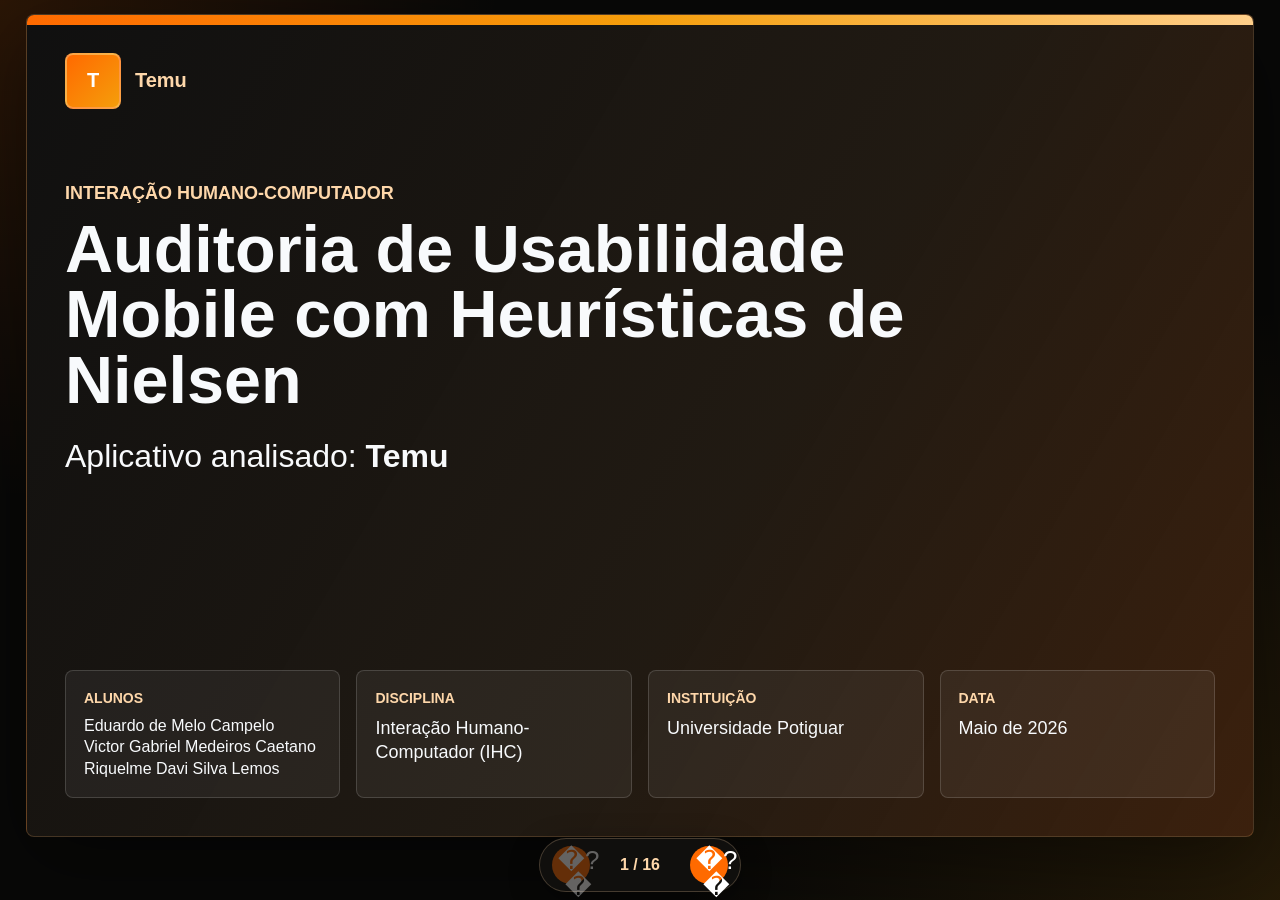
==== commit d3433fd9: "Corrige acentos e redireciona detran para Temu" ====
--- a/apresentacao-detran-rn/index.html
+++ b/apresentacao-detran-rn/index.html
@@ -1,1470 +1,32 @@
-﻿<!doctype html>
+<!doctype html>
 <html lang="pt-BR">
   <head>
     <meta charset="UTF-8" />
     <meta name="viewport" content="width=device-width, initial-scale=1.0" />
-  <title>Auditoria de Usabilidade Mobile - App gov.br</title>
+    <title>Redirecionando...</title>
+    <meta http-equiv="refresh" content="0; url=../apresentacao-temu/" />
+    <script>
+      window.location.replace("../apresentacao-temu/");
+    </script>
     <style>
-:root {
-  --yellow: #fff159;
-  --blue: #3483fa;
-  --blue-dark: #133b7a;
-  --ink: #f5f7fb;
-  --muted: #b8c2d6;
-  --line: rgba(255, 255, 255, 0.14);
-  --surface: #111827;
-  --soft: #182338;
-  --danger: #d94747;
-  --success: #4ade80;
-  font-family: Arial, Helvetica, sans-serif;
-}
-
-* {
-  box-sizing: border-box;
-}
-
-body {
-  margin: 0;
-  min-height: 100vh;
-  color: var(--ink);
-  background:
-    radial-gradient(circle at top left, rgba(255, 241, 89, 0.28), transparent 34%),
-    radial-gradient(circle at bottom right, rgba(52, 131, 250, 0.26), transparent 38%),
-    #08111f;
-  overflow: hidden;
-}
-
-.deck {
-  width: 100vw;
-  height: 100vh;
-  padding: 1.5vh 2vw 7vh;
-}
-
-.slide {
-  display: none;
-  width: min(1480px, 100%);
-  height: 91.5vh;
-  margin: 0 auto;
-  padding: clamp(24px, 3vw, 44px);
-  background: var(--surface);
-  border: 1px solid rgba(255, 255, 255, 0.12);
-  border-radius: 8px;
-  box-shadow: 0 24px 80px rgba(0, 0, 0, 0.42);
-  position: relative;
-  overflow: hidden;
-}
-
-.slide.active {
-  display: block;
-}
-
-.slide::before {
-  content: "";
-  position: absolute;
-  inset: 0 0 auto;
-  height: 10px;
-  background: linear-gradient(90deg, var(--yellow), var(--blue));
-}
-
-.cover {
-  background:
-    linear-gradient(120deg, rgba(17, 24, 39, 0.98), rgba(22, 34, 56, 0.97) 62%, rgba(52, 131, 250, 0.34)),
-    #111827;
-}
-
-.final-layout {
-  display: grid;
-  grid-template-columns: 0.78fr 1fr;
-  gap: clamp(24px, 4vw, 58px);
-  align-items: center;
-  margin-top: 6vh;
-}
-
-.final-slide h1 {
-  font-size: clamp(46px, 5.6vw, 86px);
-}
-
-.final-photo {
-  margin: 0;
-  padding: 12px;
-  background: rgba(6, 23, 34, 0.75);
-  border: 1px solid rgba(186, 230, 253, 0.32);
-  border-radius: 8px;
-  box-shadow: 0 22px 60px rgba(0, 0, 0, 0.34);
-}
-
-.final-photo img {
-  display: block;
-  width: 100%;
-  max-height: 48vh;
-  object-fit: cover;
-  object-position: center;
-  border-radius: 6px;
-}
-
-.final-message {
-  position: absolute;
-  left: clamp(24px, 3vw, 44px);
-  right: clamp(24px, 3vw, 44px);
-  bottom: clamp(24px, 3vw, 44px);
-  padding: 20px 24px;
-  background: rgba(34, 197, 94, 0.13);
-  border: 1px solid rgba(186, 230, 253, 0.25);
-  border-radius: 8px;
-}
-
-.final-message p {
-  margin-bottom: 0;
-}
-
-.final-audio {
-  display: flex;
-  align-items: center;
-  justify-content: space-between;
-  gap: 18px;
-  margin-top: 14px;
-  padding-top: 14px;
-  border-top: 1px solid rgba(186, 230, 253, 0.24);
-}
-
-.final-audio strong {
-  color: #a7f3d0;
-  font-size: 18px;
-}
-
-.final-audio audio {
-  width: min(460px, 100%);
-}
-
-.brand-row {
-  display: flex;
-  align-items: center;
-  gap: 14px;
-  font-size: 20px;
-  font-weight: 700;
-  color: var(--yellow);
-}
-
-.brand-mark {
-  display: grid;
-  place-items: center;
-  width: 56px;
-  height: 56px;
-  border-radius: 8px;
-  color: var(--blue);
-  background: var(--yellow);
-  border: 2px solid rgba(255, 255, 255, 0.25);
-  font-weight: 800;
-}
-
-.cover-content {
-  max-width: 850px;
-  margin-top: 8vh;
-}
-
-.kicker {
-  margin: 0 0 12px;
-  color: var(--yellow);
-  font-size: clamp(14px, 1.6vw, 18px);
-  font-weight: 800;
-  text-transform: uppercase;
-  letter-spacing: 0;
-}
-
-h1,
-h2,
-h3,
-p {
-  margin-top: 0;
-}
-
-h1 {
-  margin-bottom: 22px;
-  font-size: clamp(40px, 5.2vw, 72px);
-  line-height: 0.98;
-  letter-spacing: 0;
-}
-
-h2 {
-  margin-bottom: 0;
-  font-size: clamp(34px, 4vw, 56px);
-  line-height: 1;
-  letter-spacing: 0;
-}
-
-h3 {
-  margin-bottom: 12px;
-  color: var(--yellow);
-  font-size: clamp(19px, 1.7vw, 27px);
-}
-
-p,
-li {
-  font-size: clamp(17px, 1.55vw, 24px);
-  line-height: 1.35;
-}
-
-ul,
-ol {
-  margin: 0;
-  padding-left: 1.2em;
-}
-
-li + li {
-  margin-top: 8px;
-}
-
-.subtitle {
-  font-size: clamp(22px, 2.8vw, 32px);
-}
-
-.meta-grid {
-  position: absolute;
-  left: clamp(24px, 3vw, 44px);
-  right: clamp(24px, 3vw, 44px);
-  bottom: clamp(24px, 3vw, 44px);
-  display: grid;
-  grid-template-columns: repeat(4, 1fr);
-  gap: 16px;
-}
-
-.meta-grid p {
-  margin: 0;
-  padding: 18px;
-  min-height: 96px;
-  background: rgba(255, 255, 255, 0.06);
-  border: 1px solid rgba(255, 255, 255, 0.15);
-  border-radius: 8px;
-  font-size: 18px;
-}
-
-.meta-grid .student-list {
-  font-size: 16px;
-  line-height: 1.32;
-  font-weight: 400;
-}
-
-.meta-grid strong {
-  display: block;
-  margin-bottom: 8px;
-  color: var(--yellow);
-  font-size: 14px;
-  text-transform: uppercase;
-}
-
-.slide-header {
-  margin-bottom: clamp(20px, 3vh, 36px);
-}
-
-.two-columns,
-.analysis-layout {
-  display: grid;
-  grid-template-columns: 1fr 1fr;
-  gap: clamp(24px, 4vw, 56px);
-  align-items: start;
-}
-
-article {
-  padding: 20px 24px;
-  background: var(--soft);
-  border: 1px solid var(--line);
-  border-radius: 8px;
-}
-
-.feature-grid {
-  display: grid;
-  grid-template-columns: repeat(2, 1fr);
-  gap: 20px;
-}
-
-.feature-grid article {
-  min-height: 185px;
-}
-
-.big-text {
-  color: var(--yellow);
-  font-size: clamp(32px, 4vw, 52px);
-  font-weight: 800;
-}
-
-.analysis-layout {
-  grid-template-columns: 0.9fr 1.1fr;
-  gap: clamp(18px, 2.4vw, 34px);
-}
-
-.analysis-content {
-  display: grid;
-  gap: 14px;
-}
-
-.problem {
-  border-left: 8px solid var(--yellow);
-}
-
-.heuristic article {
-  padding: 15px 18px;
-}
-
-.heuristic h3 {
-  margin-bottom: 8px;
-}
-
-.heuristic p,
-.heuristic li {
-  font-size: clamp(16px, 1.35vw, 21px);
-}
-
-.heuristic p {
-  margin-bottom: 0;
-}
-
-.heuristic .pill-list {
-  margin-top: 4px;
-}
-
-.print-box {
-  display: grid;
-  grid-template-rows: minmax(0, 1fr) auto;
-  place-items: center;
-  align-content: stretch;
-  gap: 10px;
-  min-height: 61vh;
-  padding: 10px;
-  color: var(--muted);
-  background:
-    linear-gradient(135deg, rgba(255, 255, 255, 0.08), rgba(255, 255, 255, 0.02)),
-    #081827;
-  border: 2px solid rgba(127, 211, 255, 0.38);
-  border-radius: 8px;
-  box-shadow: inset 0 0 0 1px rgba(255, 255, 255, 0.05);
-  text-align: center;
-  font-size: clamp(30px, 4vw, 48px);
-  font-weight: 800;
-  overflow: visible;
-  position: relative;
-  z-index: 2;
-}
-
-.print-box img {
-  width: 100%;
-  height: calc(61vh - 50px);
-  max-height: calc(61vh - 50px);
-  object-fit: contain;
-  border-radius: 8px;
-  background: #102436;
-  border: 4px solid #0b1d2d;
-  box-shadow:
-    0 16px 40px rgba(0, 0, 0, 0.34),
-    0 0 0 1px rgba(186, 230, 253, 0.24);
-  transform-origin: center center;
-  transition:
-    transform 180ms ease,
-    box-shadow 180ms ease,
-    border-color 180ms ease;
-  cursor: zoom-in;
-  position: relative;
-  z-index: 3;
-}
-
-.print-box span {
-  display: block;
-  max-width: 100%;
-  font-size: 18px;
-  line-height: 1.25;
-  font-weight: 600;
-  color: var(--ink);
-  text-align: center;
-}
-
-.image-zoom {
-  position: fixed;
-  inset: 0;
-  z-index: 100;
-  display: none;
-  place-items: center;
-  padding: 4vh 4vw;
-  background: rgba(2, 8, 15, 0.82);
-  backdrop-filter: blur(4px);
-  cursor: zoom-out;
-}
-
-.image-zoom.active {
-  display: grid;
-}
-
-.image-zoom img {
-  width: min(92vw, 1500px);
-  height: min(86vh, 820px);
-  object-fit: contain;
-  border: 4px solid rgba(186, 230, 253, 0.76);
-  border-radius: 8px;
-  background: #102436;
-  box-shadow: 0 34px 100px rgba(0, 0, 0, 0.68);
-}
-
-.pill-list {
-  display: flex;
-  flex-wrap: wrap;
-  gap: 10px;
-  padding: 0;
-  list-style: none;
-}
-
-.pill-list li {
-  margin: 0;
-  padding: 8px 12px;
-  color: #f8fbff;
-  background: rgba(52, 131, 250, 0.22);
-  border: 1px solid rgba(52, 131, 250, 0.42);
-  border-radius: 999px;
-  font-size: 16px;
-  font-weight: 700;
-}
-
-.violation-list {
-  padding-left: 0;
-  list-style: none;
-}
-
-.violation-list li {
-  margin: 0;
-  padding: 7px 0;
-  font-size: clamp(15px, 1.18vw, 18px);
-  line-height: 1.28;
-}
-
-.violation-list li + li {
-  border-top: 1px solid var(--line);
-}
-
-.violation-list strong {
-  color: var(--yellow);
-}
-
-.evidence-grid {
-  display: grid;
-  grid-template-columns: repeat(3, 1fr);
-  gap: 18px;
-}
-
-.evidence-grid article {
-  min-height: 185px;
-}
-
-.evidence-grid span {
-  display: inline-flex;
-  margin-top: 14px;
-  padding: 8px 12px;
-  color: #ffffff;
-  background: var(--blue);
-  border-radius: 999px;
-  font-size: 15px;
-  font-weight: 800;
-}
-
-.related {
-  margin-bottom: 12px !important;
-  color: var(--muted);
-  font-size: clamp(14px, 1.1vw, 17px);
-}
-
-.theme-detran {
-  --yellow: #a7f3d0;
-  --blue: #1d8fe1;
-  --blue-dark: #075985;
-  --surface: #072436;
-  --soft: #0c344c;
-  --line: rgba(186, 230, 253, 0.22);
-  --ink: #f5fbff;
-  --muted: #b8d7e7;
-  --success: #22c55e;
-  --danger: #fb7185;
-  background:
-    linear-gradient(135deg, rgba(5, 150, 105, 0.18), transparent 32%),
-    radial-gradient(circle at bottom right, rgba(29, 143, 225, 0.34), transparent 42%),
-    #061722;
-}
-
-.theme-detran .slide {
-  background:
-    linear-gradient(135deg, rgba(7, 36, 54, 0.99), rgba(7, 62, 89, 0.96)),
-    var(--surface);
-  border-color: rgba(186, 230, 253, 0.2);
-}
-
-.theme-detran .slide::before {
-  background: linear-gradient(90deg, #22c55e, #1d8fe1, #bae6fd);
-}
-
-.theme-detran .cover {
-  background:
-    linear-gradient(120deg, rgba(7, 36, 54, 0.99), rgba(7, 62, 89, 0.96) 58%, rgba(34, 197, 94, 0.26)),
-    #072436;
-}
-
-.theme-detran .brand-row,
-.theme-detran .kicker,
-.theme-detran h3,
-.theme-detran .meta-grid strong,
-.theme-detran .violation-list strong {
-  color: #a7f3d0;
-}
-
-.theme-detran .brand-mark {
-  color: #ffffff;
-  background: linear-gradient(135deg, #22c55e, #1d8fe1);
-}
-
-.theme-detran article {
-  background: rgba(12, 52, 76, 0.9);
-  border-color: rgba(186, 230, 253, 0.2);
-}
-
-.theme-detran .problem {
-  border-left-color: #22c55e;
-}
-
-.theme-detran .pill-list li {
-  background: rgba(34, 197, 94, 0.18);
-  border-color: rgba(186, 230, 253, 0.34);
-}
-
-.theme-detran .evidence-grid span {
-  color: #052033;
-  background: #a7f3d0;
-}
-
-.theme-detran .print-box {
-  color: #b8d7e7;
-  background:
-    linear-gradient(135deg, rgba(186, 230, 253, 0.1), rgba(34, 197, 94, 0.04)),
-    #062034;
-  border-color: rgba(186, 230, 253, 0.48);
-}
-
-.theme-detran .conclusion {
-  background: rgba(34, 197, 94, 0.14);
-  border-color: rgba(167, 243, 208, 0.3);
-}
-
-.theme-detran .controls {
-  background: rgba(6, 23, 34, 0.94);
-  border-color: rgba(186, 230, 253, 0.22);
-}
-
-.roteiro-page {
-  overflow: auto;
-}
-
-.script-deck {
-  width: min(1120px, calc(100% - 32px));
-  margin: 0 auto;
-  padding: 28px 0 56px;
-}
-
-.script-cover,
-.script-card {
-  margin-bottom: 18px;
-  padding: clamp(22px, 3vw, 36px);
-  background:
-    linear-gradient(135deg, rgba(7, 36, 54, 0.98), rgba(7, 62, 89, 0.94)),
-    var(--surface);
-  border: 1px solid rgba(186, 230, 253, 0.2);
-  border-radius: 8px;
-  box-shadow: 0 18px 55px rgba(0, 0, 0, 0.32);
-}
-
-.script-cover {
-  display: grid;
-  gap: 34px;
-}
-
-.script-cover h1 {
-  max-width: 900px;
-}
-
-.script-card {
-  position: relative;
-  overflow: hidden;
-  display: grid;
-  grid-template-columns: minmax(360px, 0.9fr) minmax(420px, 1.1fr);
-  gap: clamp(22px, 3vw, 42px);
-  align-items: center;
-}
-
-.script-card::before {
-  content: "";
-  position: absolute;
-  inset: 0 0 auto;
-  height: 6px;
-  background: linear-gradient(90deg, #22c55e, #1d8fe1, #bae6fd);
-}
-
-.script-slide-preview {
-  display: grid;
-  place-content: center;
-  min-height: 320px;
-  padding: clamp(20px, 3vw, 34px);
-  background:
-    linear-gradient(135deg, rgba(12, 52, 76, 0.92), rgba(7, 36, 54, 0.98)),
-    #072436;
-  border: 1px solid rgba(186, 230, 253, 0.24);
-  border-radius: 8px;
-  text-align: center;
-  box-shadow: inset 0 0 0 1px rgba(255, 255, 255, 0.04);
-}
-
-.script-slide-preview .kicker {
-  margin-bottom: 16px;
-}
-
-.script-slide-preview h2 {
-  margin-bottom: 18px;
-  font-size: clamp(27px, 3.1vw, 44px);
-}
-
-.script-slide-preview p {
-  margin-inline: auto;
-  max-width: 430px;
-  color: var(--muted);
-}
-
-.script-notes {
-  padding-left: clamp(0px, 1.6vw, 18px);
-  border-left: 1px solid rgba(186, 230, 253, 0.22);
-}
-
-.script-notes h3:first-child {
-  margin-top: 0;
-}
-
-.script-card h2 {
-  margin-bottom: 24px;
-  font-size: clamp(28px, 3vw, 42px);
-}
-
-.script-card h3 {
-  margin-top: 18px;
-  margin-bottom: 8px;
-  font-size: clamp(18px, 1.6vw, 23px);
-}
-
-.script-card p {
-  max-width: 920px;
-  margin-bottom: 0;
-  font-size: clamp(17px, 1.35vw, 21px);
-}
-
-.presenter-page {
-  overflow: hidden;
-}
-
-.presenter-deck {
-  width: 100vw;
-  height: 100vh;
-  padding: 18px 18px 72px;
-}
-
-.presenter-slide {
-  display: none;
-  grid-template-columns: minmax(0, 1fr) minmax(330px, 0.34fr);
-  gap: 18px;
-  height: 100%;
-}
-
-.presenter-slide.active {
-  display: grid;
-}
-
-.presenter-frame {
-  display: grid;
-  place-items: center;
-  min-width: 0;
-  padding: 10px;
-  background: rgba(3, 15, 24, 0.46);
-  border: 1px solid rgba(186, 230, 253, 0.18);
-  border-radius: 8px;
-}
-
-.presenter-frame .slide {
-  display: block;
-  width: 100%;
-  height: 100%;
-  padding: clamp(18px, 2.2vw, 34px);
-  box-shadow: none;
-}
-
-.presenter-frame .cover-content {
-  margin-top: 6vh;
-}
-
-.presenter-frame .meta-grid {
-  left: clamp(18px, 2.2vw, 34px);
-  right: clamp(18px, 2.2vw, 34px);
-  bottom: clamp(18px, 2.2vw, 34px);
-}
-
-.presenter-frame h1 {
-  font-size: clamp(34px, 4.2vw, 58px);
-}
-
-.presenter-frame h2 {
-  font-size: clamp(29px, 3.3vw, 46px);
-}
-
-.presenter-frame h3 {
-  font-size: clamp(17px, 1.35vw, 22px);
-}
-
-.presenter-frame p,
-.presenter-frame li {
-  font-size: clamp(14px, 1.15vw, 20px);
-}
-
-.presenter-frame .print-box {
-  min-height: 52vh;
-}
-
-.speaker-notes {
-  overflow: auto;
-  padding: 24px;
-  background:
-    linear-gradient(135deg, rgba(7, 36, 54, 0.98), rgba(7, 62, 89, 0.94)),
-    var(--surface);
-  border: 1px solid rgba(186, 230, 253, 0.2);
-  border-radius: 8px;
-  box-shadow: 0 18px 55px rgba(0, 0, 0, 0.28);
-}
-
-.speaker-notes h2 {
-  margin-bottom: 20px;
-  font-size: clamp(26px, 2.2vw, 36px);
-}
-
-.speaker-notes h3 {
-  margin-top: 20px;
-  margin-bottom: 8px;
-  font-size: 20px;
-}
-
-.speaker-notes p {
-  margin-bottom: 0;
-  color: var(--ink);
-  font-size: 18px;
-  line-height: 1.45;
-}
-
-.lead {
-  max-width: 940px;
-  margin-bottom: 26px;
-  font-size: clamp(22px, 2.5vw, 34px);
-}
-
-.compact article {
-  min-height: 220px;
-}
-
-.check-list li::marker {
-  color: var(--success);
-}
-
-.warning-list li::marker {
-  color: var(--danger);
-}
-
-.conclusion {
-  margin-top: 22px;
-  padding: 22px 26px;
-  color: var(--ink);
-  background: rgba(255, 241, 89, 0.12);
-  border: 1px solid rgba(255, 241, 89, 0.28);
-  border-radius: 8px;
-}
-
-.conclusion p {
-  margin-bottom: 0;
-}
-
-.references {
-  display: none;
-}
-
-.references.active {
-  display: flex;
-  flex-direction: column;
-  justify-content: center;
-}
-
-.reference-list {
-  display: grid;
-  gap: 18px;
-  padding: 0;
-  list-style: none;
-}
-
-.reference-list li {
-  padding: 22px 26px;
-  background: var(--soft);
-  border-left: 8px solid var(--blue);
-  border-radius: 8px;
-}
-
-.controls {
-  position: fixed;
-  left: 50%;
-  bottom: 8px;
-  transform: translateX(-50%);
-  z-index: 20;
-  display: flex;
-  align-items: center;
-  gap: 16px;
-  padding: 7px 12px;
-  background: rgba(17, 24, 39, 0.92);
-  border: 1px solid rgba(255, 255, 255, 0.14);
-  border-radius: 999px;
-  box-shadow: 0 8px 30px rgba(0, 0, 0, 0.35);
-}
-
-.controls button {
-  display: grid;
-  place-items: center;
-  width: 38px;
-  height: 38px;
-  border: 0;
-  border-radius: 50%;
-  color: #fff;
-  background: var(--blue);
-  font-size: 26px;
-  line-height: 1;
-  cursor: pointer;
-}
-
-.controls button:disabled {
-  cursor: not-allowed;
-  opacity: 0.35;
-}
-
-#counter {
-  min-width: 68px;
-  color: var(--yellow);
-  font-weight: 800;
-  text-align: center;
-}
-
-@media (max-width: 820px) {
-  body {
-    overflow: auto;
-  }
-
-  .deck {
-    height: auto;
-    min-height: 100vh;
-    padding: 18px 14px 86px;
-  }
-
-  .slide {
-    min-height: calc(100vh - 110px);
-    height: auto;
-    padding: 28px 20px;
-  }
-
-  .cover-content {
-    margin-top: 8vh;
-  }
-
-  .meta-grid,
-  .two-columns,
-  .feature-grid,
-  .evidence-grid,
-  .analysis-layout {
-    position: static;
-    grid-template-columns: 1fr;
-  }
-
-  .meta-grid {
-    margin-top: 36px;
-  }
-
-  .print-box {
-    min-height: 280px;
-  }
-
-  .script-card {
-    grid-template-columns: 1fr;
-  }
-
-  .script-slide-preview {
-    min-height: 230px;
-  }
-
-  .script-notes {
-    padding-left: 0;
-    border-left: 0;
-  }
-
-  .presenter-page {
-    overflow: auto;
-  }
-
-  .presenter-deck {
-    height: auto;
-    padding: 14px 14px 86px;
-  }
-
-  .presenter-slide,
-  .presenter-slide.active {
-    grid-template-columns: 1fr;
-    min-height: auto;
-  }
-
-  .presenter-frame .slide {
-    min-height: 70vh;
-    height: auto;
-  }
-
-  .speaker-notes {
-    overflow: visible;
-  }
-}
-
-@media print {
-  body {
-    overflow: visible;
-    background: #fff;
-  }
-
-  .deck {
-    height: auto;
-    padding: 0;
-  }
-
-  .slide,
-  .slide.active,
-  .references {
-    display: block;
-    width: 100%;
-    height: 100vh;
-    margin: 0;
-    box-shadow: none;
-    border-radius: 0;
-    page-break-after: always;
-  }
-
-  .controls {
-    display: none;
-  }
-}
-
-</style>
+      body {
+        margin: 0;
+        font-family: Arial, Helvetica, sans-serif;
+        background: #0b0b0a;
+        color: #f8fafc;
+        display: grid;
+        place-items: center;
+        min-height: 100vh;
+      }
+      a {
+        color: #ffb86b;
+      }
+    </style>
   </head>
-  <body class="theme-detran">
-    <main class="deck" aria-live="polite">
-      <section class="slide cover active">
-        <div class="brand-row">
-          <span class="brand-mark">GOV</span>
-          <span>App gov.br</span>
-        </div>
-        <div class="cover-content">
-          <p class="kicker">Interação Humano-Computador</p>
-          <h1>Auditoria de Usabilidade com Heurísticas de Nielsen</h1>
-          <p class="subtitle">
-            Aplicativo analisado: <strong>gov.br para dispositivos móveis</strong>
-          </p>
-        </div>
-        <div class="meta-grid">
-          <p class="student-list"><strong>Alunos</strong>Eduardo de Melo Campelo<br>Victor Gabriel Medeiros Caetano<br>Riquelme Davi Silva Lemos</p>
-          <p><strong>Disciplina</strong>Interação Humano-Computador (IHC)</p>
-          <p><strong>Instituição</strong>Universidade Potiguar</p>
-          <p><strong>Data</strong>Maio de 2026</p>
-        </div>
-      </section>
-
-      <section class="slide">
-        <div class="slide-header">
-          <p class="kicker">Slide 2</p>
-          <h2>Objetivo e Jornada Mobile</h2>
-        </div>
-        <div class="two-columns">
-          <article>
-            <h3>Objetivo</h3>
-            <p>
-              Identificar falhas de interação no aplicativo gov.br e propor
-              melhorias baseadas nas 10 Heurísticas de Jakob Nielsen.
-            </p>
-          </article>
-          <article>
-            <h3>Jornada simulada</h3>
-            <ol>
-              <li>Abrir o app gov.br no celular</li>
-              <li>Entrar com CPF e autenticação</li>
-              <li>Acessar a carteira de documentos</li>
-              <li>Buscar serviços e notificações</li>
-              <li>Localizar opções de segurança e assinatura</li>
-            </ol>
-          </article>
-        </div>
-      </section>
-
-      <section class="slide">
-        <div class="slide-header">
-          <p class="kicker">Slide 3</p>
-          <h2>Identificação do Produto</h2>
-        </div>
-        <div class="feature-grid">
-          <article>
-            <h3>Nome do produto</h3>
-              <p class="big-text">App gov.br</p>
-          </article>
-          <article>
-            <h3>Objetivo principal</h3>
-            <p>
-              Permitir acesso digital a serviços públicos, documentos digitais,
-              assinatura eletrônica, prova de vida e gerenciamento da conta gov.br.
-            </p>
-          </article>
-          <article>
-            <h3>Perfil do usuário</h3>
-            <ul>
-              <li>Cidadãos que acessam serviços públicos pelo celular</li>
-              <li>Usuários que precisam de documentos digitais</li>
-              <li>Pessoas com diferentes níveis de familiaridade digital</li>
-            </ul>
-          </article>
-          <article>
-            <h3>Critério da análise</h3>
-            <p>
-              Cada print foi associado a uma heurística principal. Quando há
-              relação com outras heurísticas, elas aparecem como apoio.
-            </p>
-          </article>
-        </div>
-      </section>
-
-      <section class="slide">
-        <div class="slide-header">
-          <p class="kicker">Slide 4</p>
-          <h2>Mapa das Evidências Mobile</h2>
-        </div>
-        <div class="evidence-grid">
-          <article>
-            <h3>Print 1</h3>
-            <p>Tela inicial com várias funções sensíveis.</p>
-            <span>Heurística 8</span>
-          </article>
-          <article>
-            <h3>Print 2</h3>
-            <p>Fluxo de login e autenticação.</p>
-            <span>Heurística 1</span>
-          </article>
-          <article>
-            <h3>Print 3</h3>
-            <p>Termos como níveis, validação e assinatura.</p>
-            <span>Heurística 2</span>
-          </article>
-          <article>
-            <h3>Print 4</h3>
-            <p>Mensagens de erro ou bloqueio de acesso.</p>
-            <span>Heurística 9</span>
-          </article>
-          <article>
-            <h3>Print 5</h3>
-            <p>Permissões e etapas de segurança pouco preventivas.</p>
-            <span>Heurística 5</span>
-          </article>
-          <article>
-            <h3>Print 6</h3>
-            <p>Navegação mobile com muitos caminhos de serviço.</p>
-            <span>Heurística 7</span>
-          </article>
-        </div>
-      </section>
-
-      <section class="slide heuristic">
-        <div class="slide-header">
-          <p class="kicker">Heurística 8</p>
-          <h2>Design Estético e Minimalista</h2>
-        </div>
-        <div class="analysis-layout">
-          <div class="analysis-content">
-            <article class="problem">
-              <h3>Falha encontrada</h3>
-              <p>
-                A tela inicial reúne serviços, documentos, segurança da conta e
-                notificações, fazendo funções importantes competirem pela atenção.
-              </p>
-            </article>
-            <article>
-              <h3>Impacto negativo</h3>
-              <p>
-                O usuário pode demorar para entender por onde começar,
-                principalmente quando precisa resolver uma tarefa urgente.
-              </p>
-            </article>
-            <article>
-              <h3>Solução proposta</h3>
-              <p class="related">
-                Relacionadas: H4 consistência, H6 reconhecimento.
-              </p>
-              <ul class="pill-list">
-                <li>Priorizar ações mais usadas</li>
-                <li>Separar conta, documentos e serviços</li>
-                <li>Destacar busca e atalhos recentes</li>
-              </ul>
-            </article>
-          </div>
-          <aside class="print-box">
-            <!-- COLE A IMAGEM DO PRINT 1 AQUI: tela inicial do app gov.br -->
-            <span>Print 1: tela inicial do app gov.br</span>
-          </aside>
-        </div>
-      </section>
-
-      <section class="slide heuristic">
-        <div class="slide-header">
-          <p class="kicker">Heurística 1</p>
-          <h2>Visibilidade do Status do Sistema</h2>
-        </div>
-        <div class="analysis-layout">
-          <div class="analysis-content">
-            <article class="problem">
-              <h3>Falha encontrada</h3>
-              <p>
-                Em fluxos como login, validação facial ou carregamento de
-                documentos, o app pode não deixar claro em que etapa o usuário está.
-              </p>
-            </article>
-            <article>
-              <h3>Impacto negativo</h3>
-              <p>
-                O usuário pode achar que o processo travou, repetir ações ou
-                abandonar o serviço antes da conclusão.
-              </p>
-            </article>
-            <article>
-              <h3>Solução proposta</h3>
-              <ul class="pill-list">
-                <li>Mostrar etapa atual do fluxo</li>
-                <li>Exibir feedback de carregamento</li>
-                <li>Confirmar quando uma ação termina</li>
-              </ul>
-            </article>
-          </div>
-          <aside class="print-box">
-            <!-- COLE A IMAGEM DO PRINT 2 AQUI: fluxo de login, validacao ou carregamento -->
-            <span>Print 2: fluxo de login ou validação</span>
-          </aside>
-        </div>
-      </section>
-
-      <section class="slide heuristic">
-        <div class="slide-header">
-          <p class="kicker">Heurística 2</p>
-          <h2>Correspondência com o Mundo Real</h2>
-        </div>
-        <div class="analysis-layout">
-          <div class="analysis-content">
-            <article class="problem">
-              <h3>Falha encontrada</h3>
-              <p>
-                O app usa conceitos como nível bronze, prata, ouro, assinatura
-                eletrônica, validação facial e prova de vida sem sempre explicar
-                rapidamente o impacto de cada termo.
-              </p>
-            </article>
-            <article>
-              <h3>Impacto negativo</h3>
-              <p>
-                Usuários comuns podem não entender por que precisam aumentar o
-                nível da conta ou qual função resolve sua necessidade.
-              </p>
-            </article>
-            <article>
-              <h3>Solução proposta</h3>
-              <ul class="pill-list">
-                <li>Explicar termos em linguagem simples</li>
-                <li>Usar exemplos de uso real</li>
-                <li>Adicionar ajuda contextual</li>
-              </ul>
-            </article>
-          </div>
-          <aside class="print-box">
-            <!-- COLE A IMAGEM DO PRINT 3 AQUI: tela com niveis da conta, assinatura ou prova de vida -->
-            <span>Print 3: termos e funções do app</span>
-          </aside>
-        </div>
-      </section>
-
-      <section class="slide heuristic">
-        <div class="slide-header">
-          <p class="kicker">Heurística 5</p>
-          <h2>Prevenção de Erros</h2>
-        </div>
-        <div class="analysis-layout">
-          <div class="analysis-content">
-            <article class="problem">
-              <h3>Falha encontrada</h3>
-              <p>
-                Em ações sensíveis, como ativar segurança, autorizar acesso a
-                dados ou iniciar validação, o usuário pode avançar sem compreender
-                totalmente a consequência.
-              </p>
-            </article>
-            <article>
-              <h3>Impacto negativo</h3>
-              <p>
-                Isso pode gerar bloqueio, tentativa frustrada, retrabalho ou medo
-                de alterar dados importantes da conta.
-              </p>
-            </article>
-            <article>
-              <h3>Solução proposta</h3>
-              <ul class="pill-list">
-                <li>Confirmar ações sensíveis</li>
-                <li>Explicar pré-requisitos antes</li>
-                <li>Evitar avanço com dados incompletos</li>
-              </ul>
-            </article>
-          </div>
-          <aside class="print-box">
-            <!-- COLE A IMAGEM DO PRINT 4 AQUI: tela de permissao, seguranca ou validacao -->
-            <span>Print 4: ação sensível ou etapa de segurança</span>
-          </aside>
-        </div>
-      </section>
-
-      <section class="slide heuristic">
-        <div class="slide-header">
-          <p class="kicker">Heurística 9</p>
-          <h2>Reconhecimento e Recuperação de Erros</h2>
-        </div>
-        <div class="analysis-layout">
-          <div class="analysis-content">
-            <article class="problem">
-              <h3>Falha encontrada</h3>
-              <p>
-                Quando ocorre erro de autenticação, biometria, CPF, senha ou
-                validação, a mensagem pode não indicar claramente como recuperar
-                o acesso.
-              </p>
-            </article>
-            <article>
-              <h3>Impacto negativo</h3>
-              <p>
-                A pessoa fica presa no fluxo e pode não saber se deve tentar de
-                novo, recuperar senha, procurar suporte ou usar outro método.
-              </p>
-            </article>
-            <article>
-              <h3>Solução proposta</h3>
-              <ul class="pill-list">
-                <li>Explicar o erro em texto claro</li>
-                <li>Oferecer ação imediata de recuperação</li>
-                <li>Mostrar alternativas de autenticação</li>
-              </ul>
-            </article>
-          </div>
-          <aside class="print-box">
-            <!-- COLE A IMAGEM DO PRINT 5 AQUI: mensagem de erro ou recuperacao de acesso -->
-            <span>Print 5: erro ou recuperação de acesso</span>
-          </aside>
-        </div>
-      </section>
-
-      <section class="slide heuristic">
-        <div class="slide-header">
-          <p class="kicker">Heurística 7</p>
-          <h2>Flexibilidade e Eficiência de Uso</h2>
-        </div>
-        <div class="analysis-layout">
-          <div class="analysis-content">
-            <article class="problem">
-              <h3>Falha encontrada</h3>
-              <p>
-                Para usuários frequentes, localizar rapidamente documentos,
-                códigos de acesso, assinatura ou serviços pode exigir muitos
-                toques e rolagem.
-              </p>
-            </article>
-            <article>
-              <h3>Impacto negativo</h3>
-              <p>
-                A experiência fica mais lenta justamente em situações em que o
-                usuário precisa apresentar documento ou autenticar acesso com pressa.
-              </p>
-            </article>
-            <article>
-              <h3>Solução proposta</h3>
-              <p class="related">
-                Relacionada: H4 consistência visual e H6 reconhecimento.
-              </p>
-              <ul class="pill-list">
-                <li>Atalhos para ações recentes</li>
-                <li>Favoritos de serviços e documentos</li>
-                <li>Busca sempre acessível</li>
-              </ul>
-            </article>
-          </div>
-          <aside class="print-box">
-            <!-- COLE A IMAGEM DO PRINT 6 AQUI: navegacao mobile do app gov.br -->
-            <span>Print 6: navegação mobile do app gov.br</span>
-          </aside>
-        </div>
-      </section>
-
-      <section class="slide">
-        <div class="slide-header">
-          <p class="kicker">Slide 11</p>
-          <h2>Análise Crítica Final</h2>
-        </div>
-        <p class="lead">
-          O app gov.br concentra serviços essenciais, mas a experiência mobile
-          ainda exige clareza, orientação e recuperação de erros em fluxos sensíveis.
-        </p>
-        <div class="two-columns compact">
-          <article>
-            <h3>Pontos positivos</h3>
-            <ul class="check-list">
-              <li>Centraliza acesso a serviços públicos</li>
-              <li>Permite uso de documentos digitais</li>
-              <li>Oferece assinatura e prova de vida digital</li>
-            </ul>
-          </article>
-          <article>
-            <h3>Pontos negativos</h3>
-            <ul class="warning-list">
-              <li>Termos de segurança podem ser difíceis</li>
-              <li>Fluxos sensíveis precisam de mais orientação</li>
-              <li>Mensagens de erro devem ser mais acionáveis</li>
-              <li>Serviços frequentes poderiam ter atalhos</li>
-              <li>A navegação mobile pode exigir muitos passos</li>
-            </ul>
-          </article>
-        </div>
-        <div class="conclusion">
-          <h3>Conclusão</h3>
-          <p>
-            O app é essencial para o acesso digital ao governo, mas pode ficar
-            mais fácil de usar com linguagem simples, feedback claro, atalhos e
-            melhor orientação nos fluxos de autenticação.
-          </p>
-        </div>
-      </section>
-
-      <section class="slide references">
-        <div class="slide-header">
-          <p class="kicker">Slide 12</p>
-          <h2>Referências</h2>
-        </div>
-        <ul class="reference-list">
-          <li>Jakob Nielsen — 10 Heurísticas de Usabilidade</li>
-          <li>Aplicativo gov.br — gov.br/pt-br/apps/app-gov.br</li>
-          <li>Conta gov.br — Governo Digital</li>
-          <li>Prints coletados durante a navegação no aplicativo</li>
-          <li>Material da disciplina de Interação Humano-Computador</li>
-        </ul>
-      </section>
-
-      <section class="slide cover final-slide">
-        <div class="brand-row">
-          <span class="brand-mark">GOV</span>
-          <span>App gov.br</span>
-        </div>
-        <div class="final-layout">
-          <div class="cover-content">
-            <p class="kicker">Slide 13</p>
-            <h1>Fim da apresentação</h1>
-            <p class="subtitle">Obrigado pela atenção.</p>
-          </div>
-          <figure class="final-photo">
-            <img src="[data-uri]